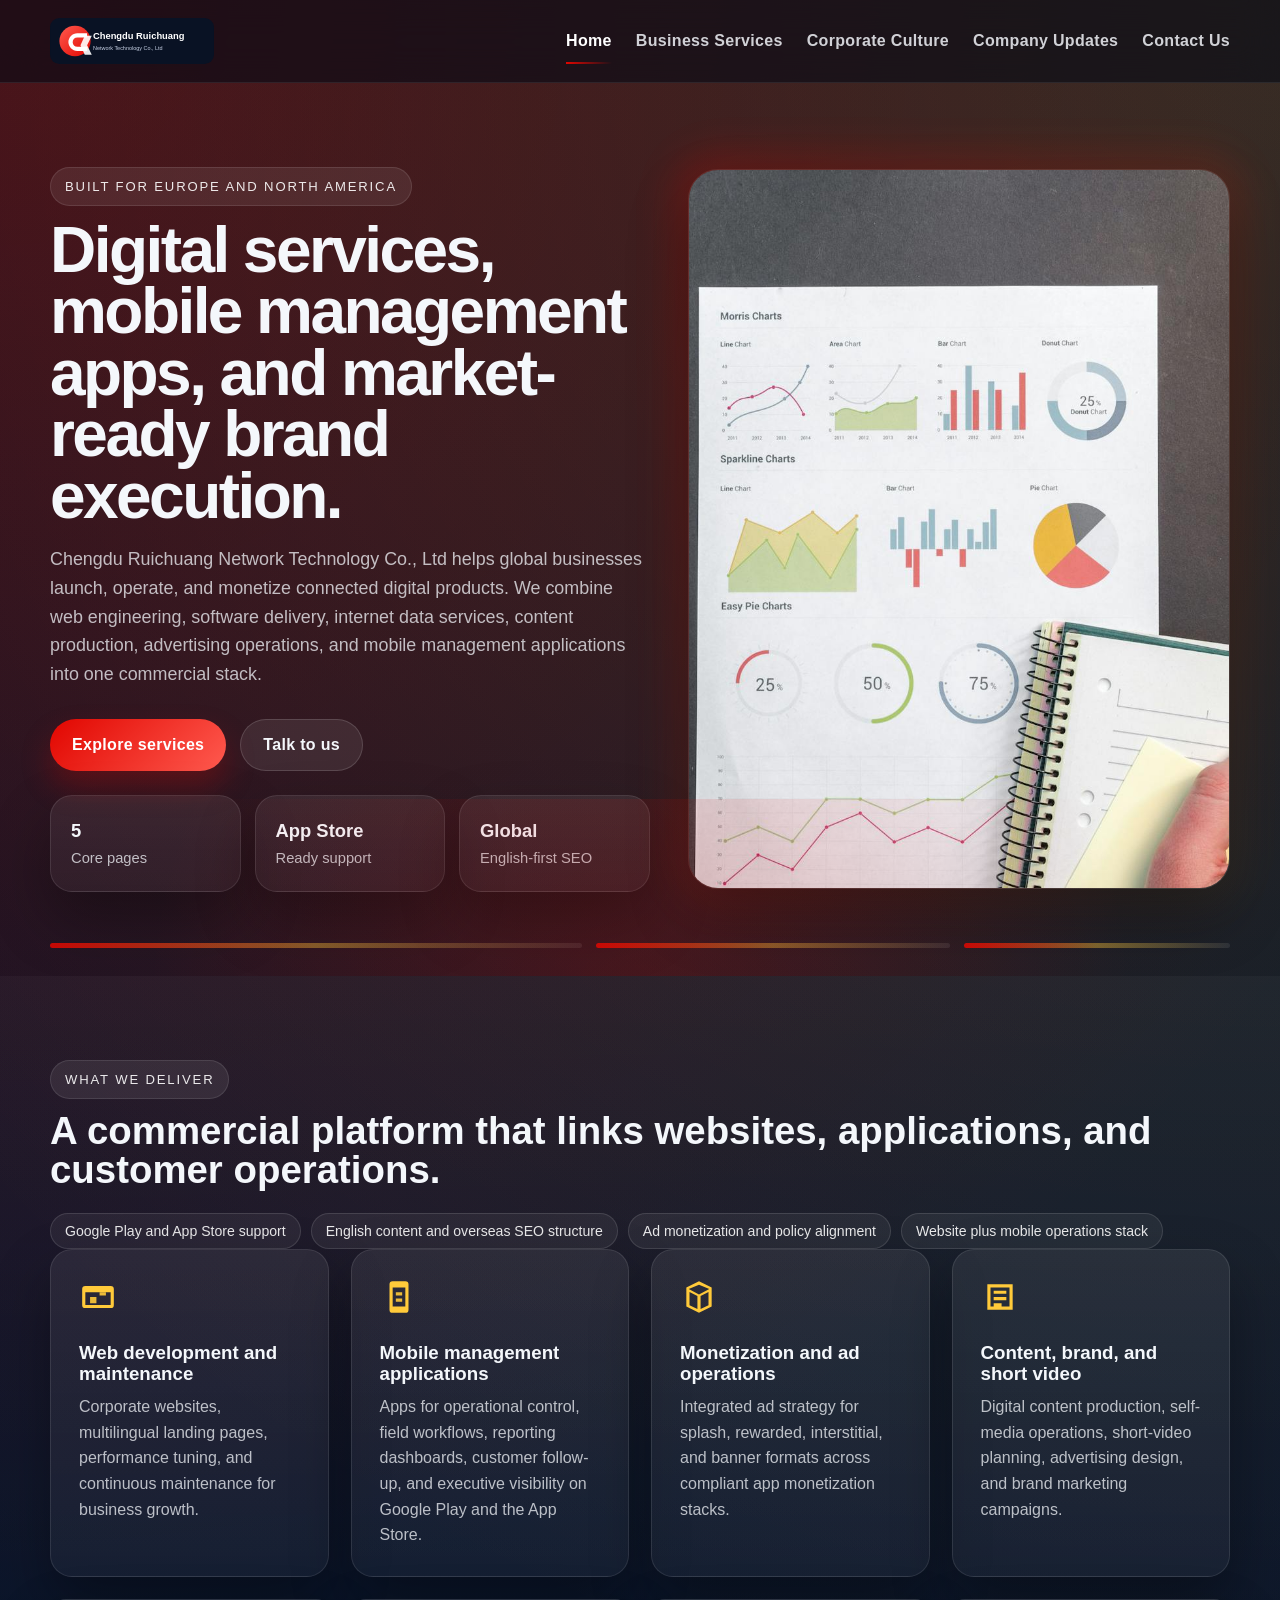
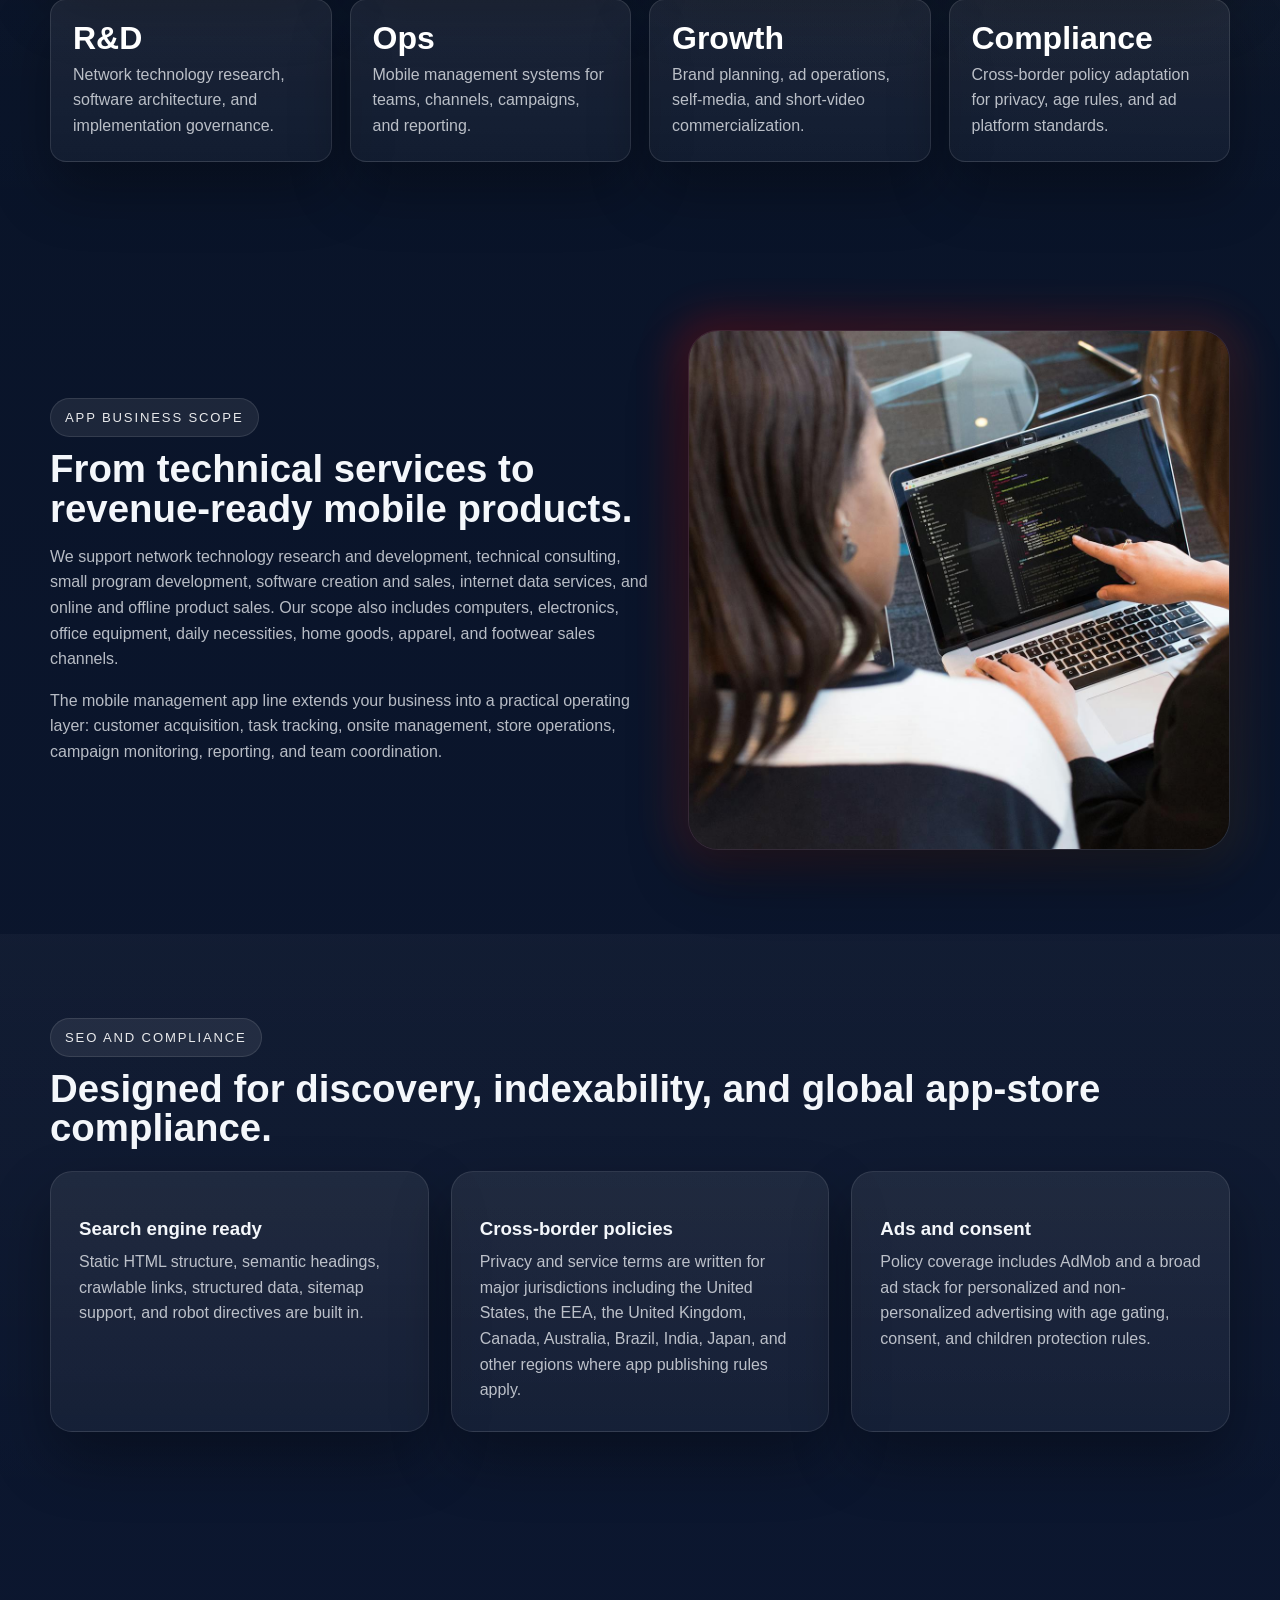
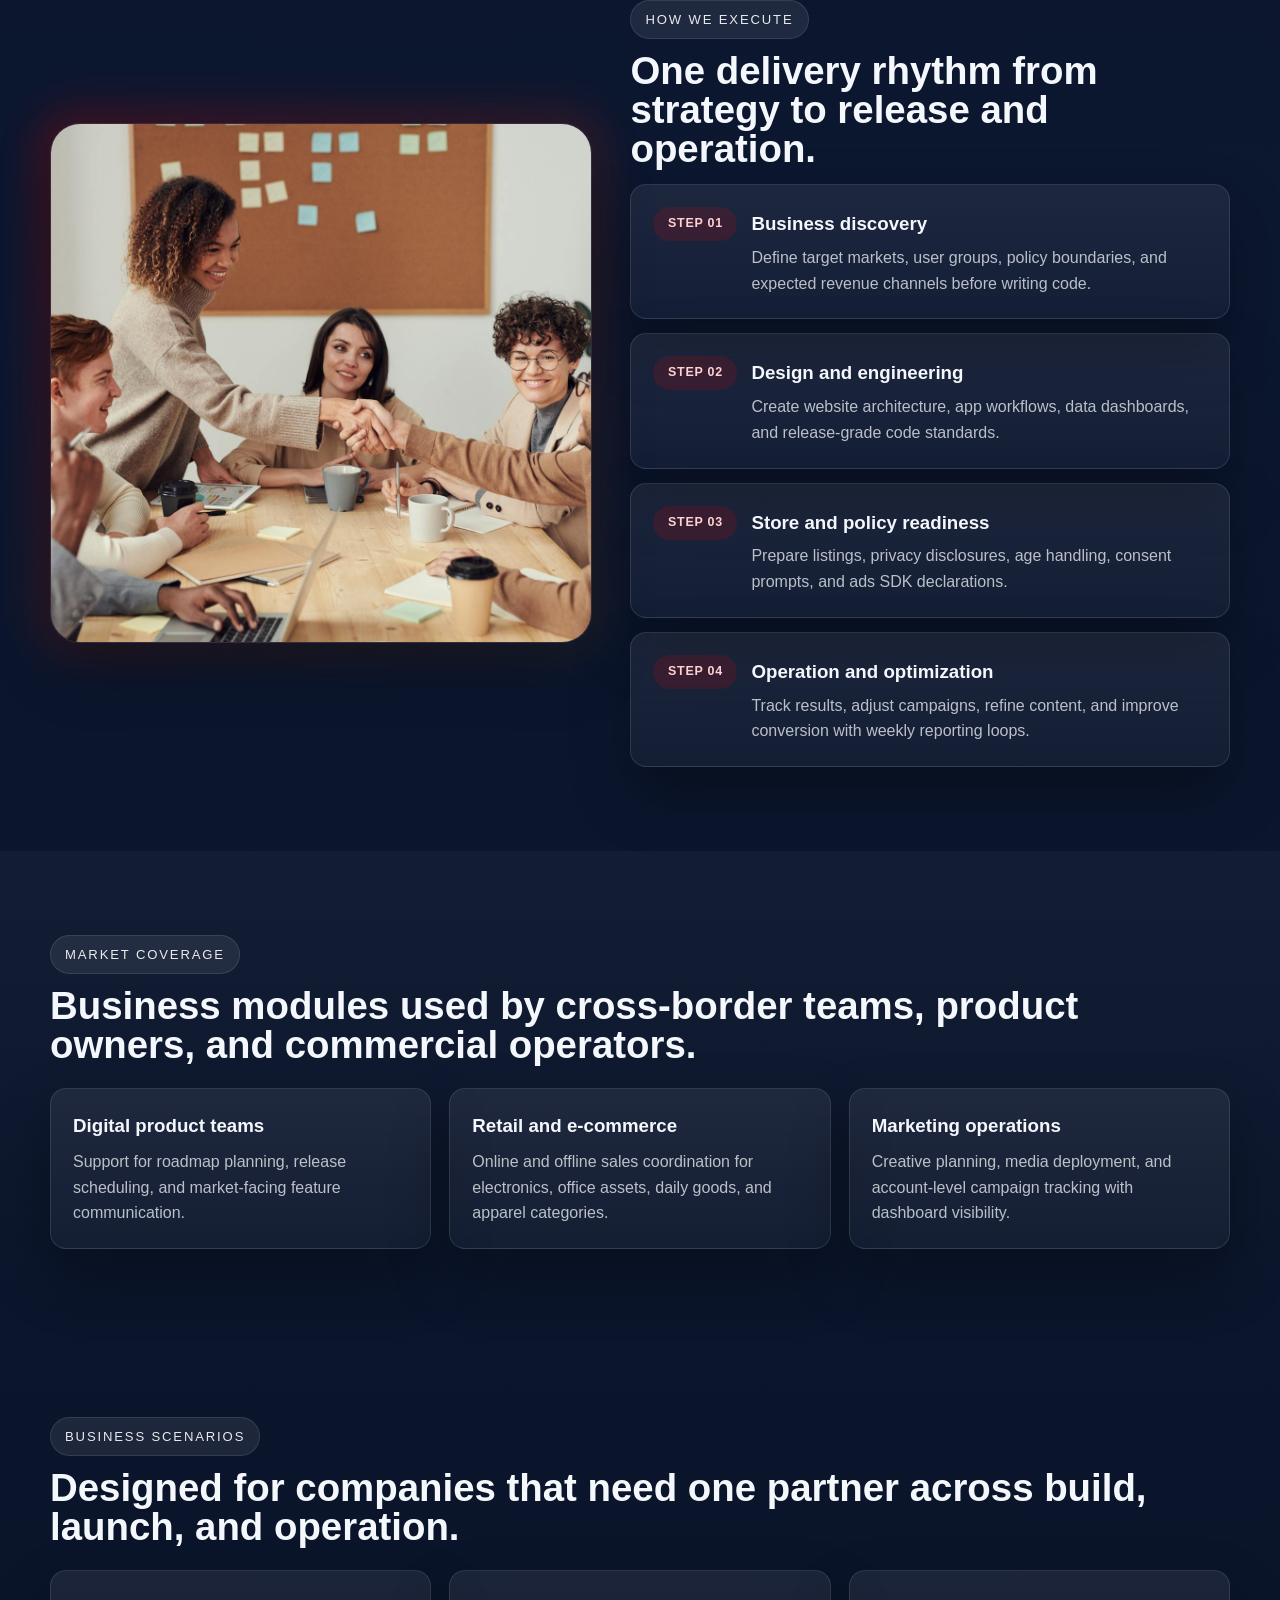
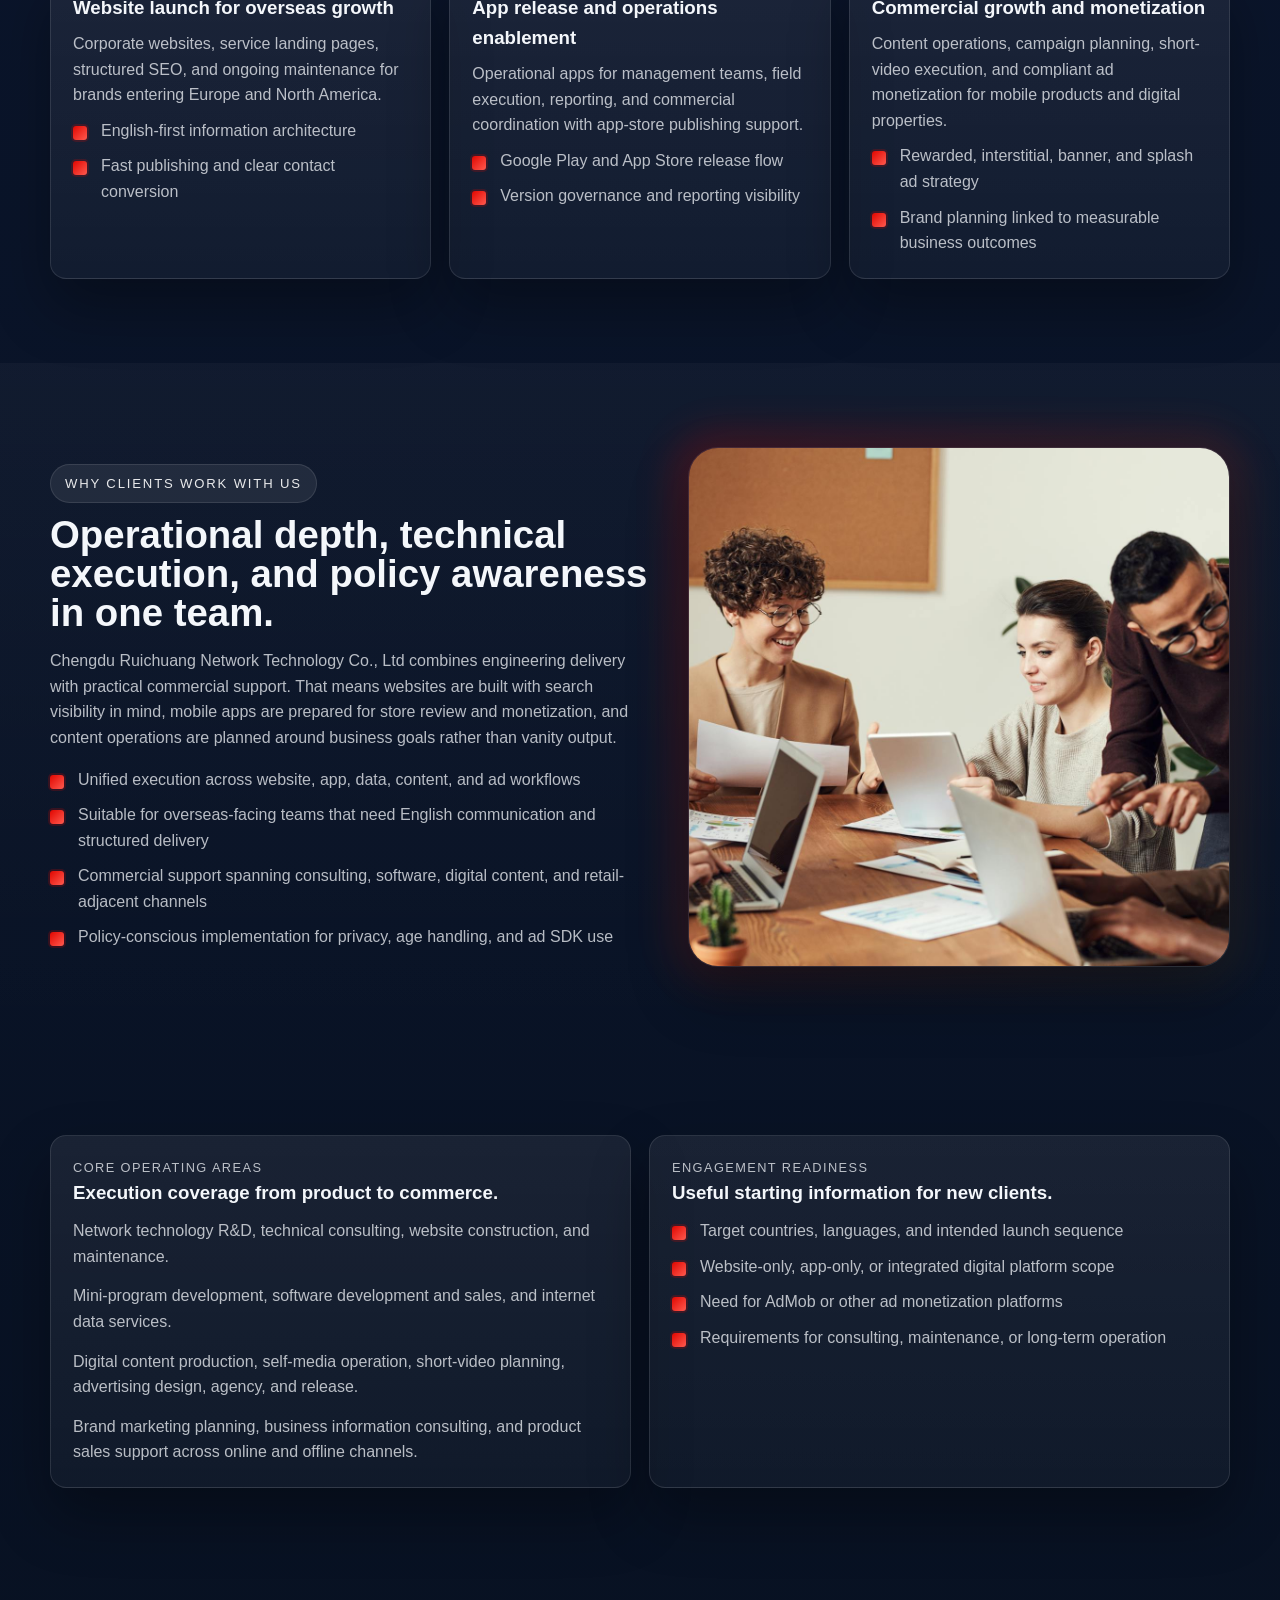
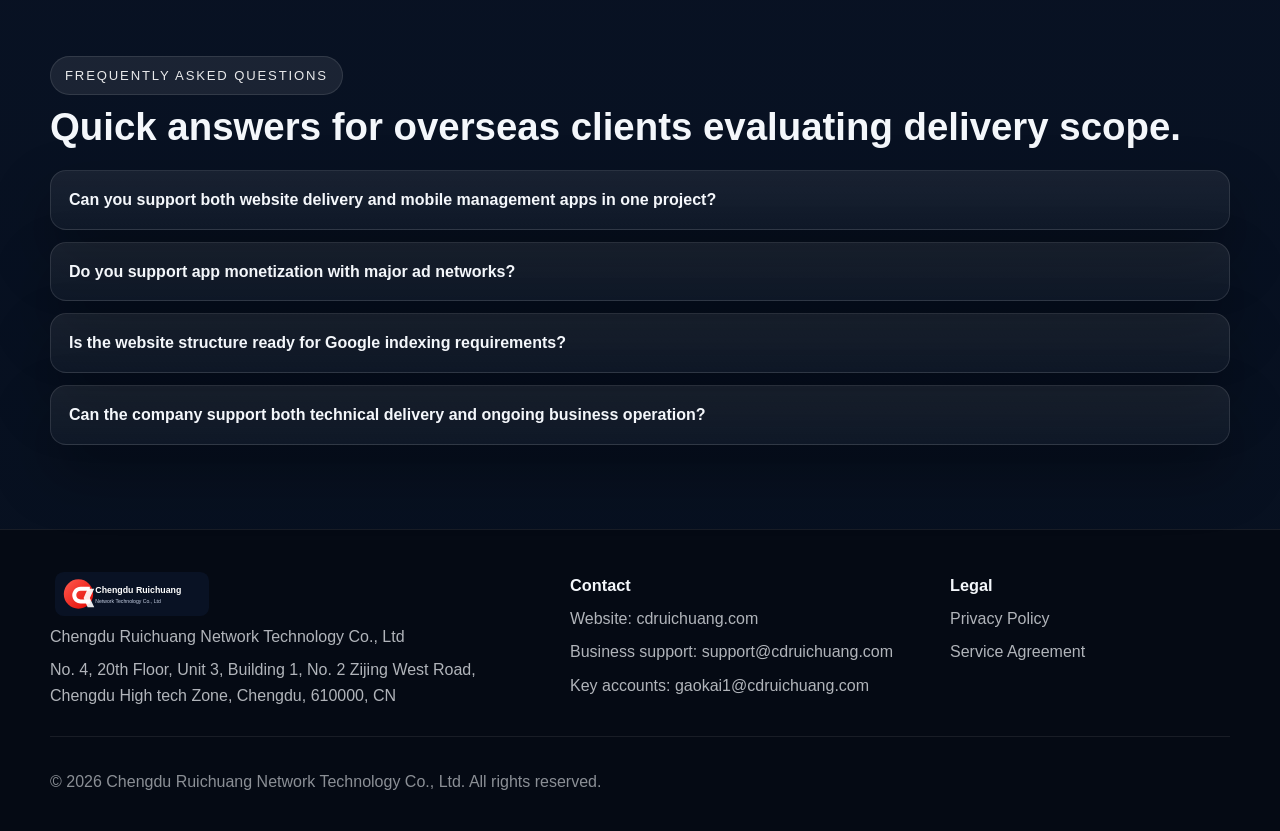
==== index.html @ f28a728c "cdruichuang" ====
<!doctype html>
<html lang="en">
<head>
  <meta charset="utf-8">
  <meta name="viewport" content="width=device-width, initial-scale=1">
  <title>Chengdu Ruichuang Network Technology Co., Ltd | Digital Products, Web, and Mobile Operations</title>
  <meta name="description" content="Chengdu Ruichuang Network Technology Co., Ltd delivers web development, mobile management apps, software, internet data services, content production, advertising, branding, and cross-border commercial support for Europe and North America.">
  <meta name="keywords" content="Chengdu Ruichuang, web development, mobile app management, software development, internet data services, digital content, branding, Google Play, App Store, Europe, North America">
  <meta name="robots" content="index,follow,max-image-preview:large,max-snippet:-1,max-video-preview:-1">
  <meta name="theme-color" content="#0b1733">
  <link rel="canonical" href="https://cdruichuang.com/">
  <link rel="icon" href="images/logo.svg" type="image/svg+xml">
  <link rel="stylesheet" href="css/style.css">
  <script defer src="js/main.js"></script>
  <script type="application/ld+json">
  {
    "@context": "https://schema.org",
    "@type": "Organization",
    "name": "Chengdu Ruichuang Network Technology Co., Ltd",
    "url": "https://cdruichuang.com/",
    "logo": "https://cdruichuang.com/images/logo.svg",
    "email": "support@cdruichuang.com",
    "address": {
      "@type": "PostalAddress",
      "streetAddress": "No. 4, 20th Floor, Unit 3, Building 1, No. 2 Zijing West Road",
      "addressLocality": "Chengdu High tech Zone, Chengdu",
      "postalCode": "610000",
      "addressCountry": "CN"
    },
    "contactPoint": [
      {
        "@type": "ContactPoint",
        "contactType": "business support",
        "email": "support@cdruichuang.com"
      },
      {
        "@type": "ContactPoint",
        "contactType": "key accounts",
        "email": "gaokai1@cdruichuang.com"
      }
    ]
  }
  </script>
</head>
<body>
  <a class="skip-link" href="#main">Skip to content</a>
  <header class="site-header" data-header>
    <div class="container header-inner">
      <a class="brand" href="index.html" aria-label="Chengdu Ruichuang Network Technology Co., Ltd home">
        <img src="images/logo.svg" alt="Chengdu Ruichuang logo" width="164" height="44">
      </a>
      <button class="menu-toggle" type="button" aria-expanded="false" aria-controls="primary-nav">
        <span></span><span></span><span></span>
        <span class="sr-only">Menu</span>
      </button>
      <nav class="site-nav" id="primary-nav" aria-label="Primary navigation">
        <a class="active" href="index.html">Home</a>
        <a href="services.html">Business Services</a>
        <a href="culture.html">Corporate Culture</a>
        <a href="news.html">Company Updates</a>
        <a href="contact.html">Contact Us</a>
      </nav>
    </div>
  </header>

  <main id="main">
    <section class="hero section-shell">
      <div class="container hero-grid">
        <div class="hero-copy reveal">
          <div class="eyebrow">Built for Europe and North America</div>
          <h1>Digital services, mobile management apps, and market-ready brand execution.</h1>
          <p class="lead">Chengdu Ruichuang Network Technology Co., Ltd helps global businesses launch, operate, and monetize connected digital products. We combine web engineering, software delivery, internet data services, content production, advertising operations, and mobile management applications into one commercial stack.</p>
          <div class="hero-actions">
            <a class="btn btn-primary" href="services.html">Explore services</a>
            <a class="btn btn-secondary" href="contact.html">Talk to us</a>
          </div>
          <ul class="stat-row">
            <li><strong>5</strong><span>Core pages</span></li>
            <li><strong>App Store</strong><span>Ready support</span></li>
            <li><strong>Global</strong><span>English-first SEO</span></li>
          </ul>
        </div>
        <div class="hero-visual reveal">
          <img src="images/hero-dashboard.png" alt="Abstract enterprise dashboard and mobile management interface" width="1200" height="900">
        </div>
      </div>
      <div class="hero-bands">
        <span></span><span></span><span></span>
      </div>
    </section>

    <section class="section-shell section-muted">
      <div class="container">
        <div class="section-heading reveal">
          <div class="eyebrow">What we deliver</div>
          <h2>A commercial platform that links websites, applications, and customer operations.</h2>
        </div>
        <div class="pill-row reveal">
          <span class="pill">Google Play and App Store support</span>
          <span class="pill">English content and overseas SEO structure</span>
          <span class="pill">Ad monetization and policy alignment</span>
          <span class="pill">Website plus mobile operations stack</span>
        </div>
        <div class="feature-grid">
          <article class="feature-card reveal">
            <svg class="icon"><use href="images/icons.svg#web"></use></svg>
            <h3>Web development and maintenance</h3>
            <p>Corporate websites, multilingual landing pages, performance tuning, and continuous maintenance for business growth.</p>
          </article>
          <article class="feature-card reveal">
            <svg class="icon"><use href="images/icons.svg#mobile"></use></svg>
            <h3>Mobile management applications</h3>
            <p>Apps for operational control, field workflows, reporting dashboards, customer follow-up, and executive visibility on Google Play and the App Store.</p>
          </article>
          <article class="feature-card reveal">
            <svg class="icon"><use href="images/icons.svg#ads"></use></svg>
            <h3>Monetization and ad operations</h3>
            <p>Integrated ad strategy for splash, rewarded, interstitial, and banner formats across compliant app monetization stacks.</p>
          </article>
          <article class="feature-card reveal">
            <svg class="icon"><use href="images/icons.svg#content"></use></svg>
            <h3>Content, brand, and short video</h3>
            <p>Digital content production, self-media operations, short-video planning, advertising design, and brand marketing campaigns.</p>
          </article>
        </div>
        <div class="kpi-grid reveal" style="margin-top:22px;">
          <article class="kpi-card">
            <strong>R&D</strong>
            <p>Network technology research, software architecture, and implementation governance.</p>
          </article>
          <article class="kpi-card">
            <strong>Ops</strong>
            <p>Mobile management systems for teams, channels, campaigns, and reporting.</p>
          </article>
          <article class="kpi-card">
            <strong>Growth</strong>
            <p>Brand planning, ad operations, self-media, and short-video commercialization.</p>
          </article>
          <article class="kpi-card">
            <strong>Compliance</strong>
            <p>Cross-border policy adaptation for privacy, age rules, and ad platform standards.</p>
          </article>
        </div>
      </div>
    </section>

    <section class="section-shell">
      <div class="container split-layout">
        <div class="split-copy reveal">
          <div class="eyebrow">App business scope</div>
          <h2>From technical services to revenue-ready mobile products.</h2>
          <p>We support network technology research and development, technical consulting, small program development, software creation and sales, internet data services, and online and offline product sales. Our scope also includes computers, electronics, office equipment, daily necessities, home goods, apparel, and footwear sales channels.</p>
          <p>The mobile management app line extends your business into a practical operating layer: customer acquisition, task tracking, onsite management, store operations, campaign monitoring, reporting, and team coordination.</p>
        </div>
        <div class="split-media reveal">
          <img src="images/mobile-app.png" alt="Mobile management app interface for operations and reporting" width="1200" height="900">
        </div>
      </div>
    </section>

    <section class="section-shell section-muted">
      <div class="container">
        <div class="section-heading reveal">
          <div class="eyebrow">SEO and compliance</div>
          <h2>Designed for discovery, indexability, and global app-store compliance.</h2>
        </div>
        <div class="compliance-grid">
          <article class="compliance-card reveal">
            <h3>Search engine ready</h3>
            <p>Static HTML structure, semantic headings, crawlable links, structured data, sitemap support, and robot directives are built in.</p>
          </article>
          <article class="compliance-card reveal">
            <h3>Cross-border policies</h3>
            <p>Privacy and service terms are written for major jurisdictions including the United States, the EEA, the United Kingdom, Canada, Australia, Brazil, India, Japan, and other regions where app publishing rules apply.</p>
          </article>
          <article class="compliance-card reveal">
            <h3>Ads and consent</h3>
            <p>Policy coverage includes AdMob and a broad ad stack for personalized and non-personalized advertising with age gating, consent, and children protection rules.</p>
          </article>
        </div>
      </div>
    </section>

    <section class="section-shell">
      <div class="container split-layout reverse">
        <div class="split-media reveal">
          <img src="images/services-banner.png" alt="Delivery timeline visual with strategy and release phases" width="1200" height="800">
        </div>
        <div class="split-copy reveal">
          <div class="eyebrow">How we execute</div>
          <h2>One delivery rhythm from strategy to release and operation.</h2>
          <div class="timeline" style="margin-top:16px;">
            <article class="timeline-item">
              <span class="stamp">Step 01</span>
              <div>
                <h3>Business discovery</h3>
                <p>Define target markets, user groups, policy boundaries, and expected revenue channels before writing code.</p>
              </div>
            </article>
            <article class="timeline-item">
              <span class="stamp">Step 02</span>
              <div>
                <h3>Design and engineering</h3>
                <p>Create website architecture, app workflows, data dashboards, and release-grade code standards.</p>
              </div>
            </article>
            <article class="timeline-item">
              <span class="stamp">Step 03</span>
              <div>
                <h3>Store and policy readiness</h3>
                <p>Prepare listings, privacy disclosures, age handling, consent prompts, and ads SDK declarations.</p>
              </div>
            </article>
            <article class="timeline-item">
              <span class="stamp">Step 04</span>
              <div>
                <h3>Operation and optimization</h3>
                <p>Track results, adjust campaigns, refine content, and improve conversion with weekly reporting loops.</p>
              </div>
            </article>
          </div>
        </div>
      </div>
    </section>

    <section class="section-shell section-muted">
      <div class="container">
        <div class="section-heading reveal">
          <div class="eyebrow">Market coverage</div>
          <h2>Business modules used by cross-border teams, product owners, and commercial operators.</h2>
        </div>
        <div class="industry-grid">
          <article class="industry-card reveal">
            <h3>Digital product teams</h3>
            <p>Support for roadmap planning, release scheduling, and market-facing feature communication.</p>
          </article>
          <article class="industry-card reveal">
            <h3>Retail and e-commerce</h3>
            <p>Online and offline sales coordination for electronics, office assets, daily goods, and apparel categories.</p>
          </article>
          <article class="industry-card reveal">
            <h3>Marketing operations</h3>
            <p>Creative planning, media deployment, and account-level campaign tracking with dashboard visibility.</p>
          </article>
        </div>
      </div>
    </section>

    <section class="section-shell">
      <div class="container">
        <div class="section-heading reveal">
          <div class="eyebrow">Business scenarios</div>
          <h2>Designed for companies that need one partner across build, launch, and operation.</h2>
        </div>
        <div class="model-grid">
          <article class="model-card reveal">
            <h3>Website launch for overseas growth</h3>
            <p>Corporate websites, service landing pages, structured SEO, and ongoing maintenance for brands entering Europe and North America.</p>
            <ul class="checklist" style="margin-top:10px;">
              <li>English-first information architecture</li>
              <li>Fast publishing and clear contact conversion</li>
            </ul>
          </article>
          <article class="model-card reveal">
            <h3>App release and operations enablement</h3>
            <p>Operational apps for management teams, field execution, reporting, and commercial coordination with app-store publishing support.</p>
            <ul class="checklist" style="margin-top:10px;">
              <li>Google Play and App Store release flow</li>
              <li>Version governance and reporting visibility</li>
            </ul>
          </article>
          <article class="model-card reveal">
            <h3>Commercial growth and monetization</h3>
            <p>Content operations, campaign planning, short-video execution, and compliant ad monetization for mobile products and digital properties.</p>
            <ul class="checklist" style="margin-top:10px;">
              <li>Rewarded, interstitial, banner, and splash ad strategy</li>
              <li>Brand planning linked to measurable business outcomes</li>
            </ul>
          </article>
        </div>
      </div>
    </section>

    <section class="section-shell section-muted">
      <div class="container split-layout">
        <div class="split-copy reveal">
          <div class="eyebrow">Why clients work with us</div>
          <h2>Operational depth, technical execution, and policy awareness in one team.</h2>
          <p>Chengdu Ruichuang Network Technology Co., Ltd combines engineering delivery with practical commercial support. That means websites are built with search visibility in mind, mobile apps are prepared for store review and monetization, and content operations are planned around business goals rather than vanity output.</p>
          <ul class="checklist" style="margin-top:14px;">
            <li>Unified execution across website, app, data, content, and ad workflows</li>
            <li>Suitable for overseas-facing teams that need English communication and structured delivery</li>
            <li>Commercial support spanning consulting, software, digital content, and retail-adjacent channels</li>
            <li>Policy-conscious implementation for privacy, age handling, and ad SDK use</li>
          </ul>
        </div>
        <div class="split-media reveal">
          <img src="images/strategy-grid.png" alt="Cross-functional strategy and operations collaboration visual" width="1200" height="900">
        </div>
      </div>
    </section>

    <section class="section-shell">
      <div class="container mini-grid">
        <article class="mini-card reveal">
          <p class="muted-label">Core operating areas</p>
          <h3>Execution coverage from product to commerce.</h3>
          <div class="contact-stack" style="margin-top:10px;">
            <p>Network technology R&D, technical consulting, website construction, and maintenance.</p>
            <p>Mini-program development, software development and sales, and internet data services.</p>
            <p>Digital content production, self-media operation, short-video planning, advertising design, agency, and release.</p>
            <p>Brand marketing planning, business information consulting, and product sales support across online and offline channels.</p>
          </div>
        </article>
        <article class="mini-card reveal">
          <p class="muted-label">Engagement readiness</p>
          <h3>Useful starting information for new clients.</h3>
          <ul class="checklist" style="margin-top:10px;">
            <li>Target countries, languages, and intended launch sequence</li>
            <li>Website-only, app-only, or integrated digital platform scope</li>
            <li>Need for AdMob or other ad monetization platforms</li>
            <li>Requirements for consulting, maintenance, or long-term operation</li>
          </ul>
        </article>
      </div>
    </section>

    <section class="section-shell">
      <div class="container">
        <div class="section-heading reveal">
          <div class="eyebrow">Frequently asked questions</div>
          <h2>Quick answers for overseas clients evaluating delivery scope.</h2>
        </div>
        <div class="faq-list reveal">
          <details>
            <summary>Can you support both website delivery and mobile management apps in one project?</summary>
            <p>Yes. We deliver integrated web and mobile scopes so your public website, app workflows, content operations, and reporting remain consistent.</p>
          </details>
          <details>
            <summary>Do you support app monetization with major ad networks?</summary>
            <p>Yes. Our policy pages and delivery framework cover AdMob and multiple ad mediation options with consent and age-related controls.</p>
          </details>
          <details>
            <summary>Is the website structure ready for Google indexing requirements?</summary>
            <p>Yes. We apply semantic HTML, crawlable links, canonical tags, robots directives, and sitemap support for indexability.</p>
          </details>
          <details>
            <summary>Can the company support both technical delivery and ongoing business operation?</summary>
            <p>Yes. Our service model spans build, publishing, compliance, content operation, and commercial coordination so clients can keep one execution partner across phases.</p>
          </details>
        </div>
      </div>
    </section>
  </main>

  <footer class="site-footer">
    <div class="container footer-grid">
      <div>
        <img src="images/logo.svg" alt="Chengdu Ruichuang logo" width="164" height="44">
        <p>Chengdu Ruichuang Network Technology Co., Ltd</p>
        <p>No. 4, 20th Floor, Unit 3, Building 1, No. 2 Zijing West Road, Chengdu High tech Zone, Chengdu, 610000, CN</p>
      </div>
      <div>
        <h2>Contact</h2>
        <p>Website: <a href="https://cdruichuang.com/">cdruichuang.com</a></p>
        <p>Business support: <a href="mailto:support@cdruichuang.com">support@cdruichuang.com</a></p>
        <p>Key accounts: <a href="mailto:gaokai1@cdruichuang.com">gaokai1@cdruichuang.com</a></p>
      </div>
      <div>
        <h2>Legal</h2>
        <p><a href="privacy.html">Privacy Policy</a></p>
        <p><a href="terms.html">Service Agreement</a></p>
      </div>
    </div>
    <div class="container footer-note">
      <p>© 2026 Chengdu Ruichuang Network Technology Co., Ltd. All rights reserved.</p>
    </div>
  </footer>
</body>
</html>
---- css/style.css ----
:root {
  --bg: #081225;
  --bg-2: #0d1b38;
  --panel: rgba(13, 27, 56, 0.78);
  --panel-strong: #102347;
  --text: #f4f7fb;
  --muted: rgba(244, 247, 251, 0.74);
  --line: rgba(255, 255, 255, 0.12);
  --accent: #e10600;
  --accent-2: #ff5a4f;
  --gold: #ffca3a;
  --shadow: 0 28px 60px rgba(0, 0, 0, 0.32);
  --radius-xl: 30px;
  --radius-lg: 22px;
  --radius-md: 16px;
  --container: 1180px;
}

* { box-sizing: border-box; }
html { scroll-behavior: smooth; }
body {
  margin: 0;
  font-family: Arial, Helvetica, sans-serif;
  background:
    radial-gradient(circle at top left, rgba(225, 6, 0, 0.28), transparent 22%),
    radial-gradient(circle at top right, rgba(255, 202, 58, 0.16), transparent 24%),
    linear-gradient(180deg, #071122 0%, #0c1730 48%, #07101f 100%);
  color: var(--text);
  line-height: 1.6;
}

img { max-width: 100%; display: block; }
a { color: inherit; text-decoration: none; }
a:hover { color: var(--gold); }

.container {
  width: min(100% - 32px, var(--container));
  margin: 0 auto;
}

.skip-link {
  position: absolute;
  left: -9999px;
  top: 16px;
  background: var(--accent);
  color: white;
  padding: 10px 16px;
  border-radius: 999px;
  z-index: 9999;
}
.skip-link:focus { left: 16px; }
.sr-only {
  position: absolute;
  width: 1px;
  height: 1px;
  padding: 0;
  margin: -1px;
  overflow: hidden;
  clip: rect(0, 0, 0, 0);
  white-space: nowrap;
  border: 0;
}

.site-header {
  position: sticky;
  top: 0;
  z-index: 1000;
  backdrop-filter: blur(18px);
  background: rgba(5, 10, 22, 0.58);
  border-bottom: 1px solid rgba(255, 255, 255, 0.08);
}
.site-header.is-scrolled { box-shadow: 0 18px 40px rgba(0, 0, 0, 0.24); }
.header-inner {
  min-height: 82px;
  display: flex;
  align-items: center;
  justify-content: space-between;
  gap: 20px;
}
.brand img { width: 164px; height: auto; }
.site-nav {
  display: flex;
  gap: 24px;
  align-items: center;
  font-weight: 700;
  letter-spacing: 0.02em;
}
.site-nav a {
  position: relative;
  padding: 10px 0;
  color: rgba(244, 247, 251, 0.84);
}
.site-nav a::after {
  content: "";
  position: absolute;
  left: 0;
  bottom: 0;
  width: 100%;
  height: 2px;
  background: linear-gradient(90deg, var(--accent), transparent);
  transform: scaleX(0);
  transform-origin: left;
  transition: transform 0.25s ease;
}
.site-nav a:hover::after,
.site-nav a.active::after { transform: scaleX(1); }
.site-nav a.active { color: white; }

.menu-toggle {
  display: none;
  width: 48px;
  height: 48px;
  border: 1px solid rgba(255,255,255,0.14);
  border-radius: 14px;
  background: rgba(255,255,255,0.04);
  color: white;
  align-items: center;
  justify-content: center;
  gap: 5px;
  flex-direction: column;
  cursor: pointer;
}
.menu-toggle span:not(.sr-only) {
  display: block;
  width: 18px;
  height: 2px;
  background: white;
  border-radius: 999px;
}

.section-shell { position: relative; padding: 84px 0; }
.section-muted::before {
  content: "";
  position: absolute;
  inset: 0;
  background: linear-gradient(180deg, rgba(255,255,255,0.03), rgba(255,255,255,0));
  pointer-events: none;
}
.hero, .page-hero { overflow: clip; }
.hero::after, .page-hero::after {
  content: "";
  position: absolute;
  inset: auto -10% -25% -10%;
  height: 400px;
  background: radial-gradient(circle, rgba(225, 6, 0, 0.18), transparent 62%);
  pointer-events: none;
}
.hero-bands {
  position: absolute;
  left: 50%;
  bottom: 28px;
  width: min(100% - 32px, var(--container));
  transform: translateX(-50%);
  display: grid;
  grid-template-columns: 1.2fr 0.8fr 0.6fr;
  gap: 14px;
  pointer-events: none;
}
.hero-bands span {
  height: 5px;
  border-radius: 999px;
  background: linear-gradient(90deg, rgba(225,6,0,0.85), rgba(255,202,58,0.4), rgba(255,255,255,0.08));
  animation: pulseLine 3.6s ease-in-out infinite;
}
.hero-bands span:nth-child(2) { animation-delay: 0.3s; }
.hero-bands span:nth-child(3) { animation-delay: 0.6s; }
.hero-grid, .page-hero-grid, .split-layout {
  display: grid;
  grid-template-columns: 1.05fr 0.95fr;
  gap: 38px;
  align-items: center;
}
.split-layout.reverse { grid-template-columns: 0.95fr 1.05fr; }
.hero-copy h1, .page-hero h1, .policy-content h1 {
  margin: 14px 0 18px;
  font-size: clamp(2.6rem, 5vw, 5.5rem);
  line-height: 0.96;
  letter-spacing: -0.04em;
}
.lead {
  font-size: 1.12rem;
  color: var(--muted);
  max-width: 62ch;
}
.eyebrow {
  display: inline-flex;
  align-items: center;
  gap: 10px;
  padding: 8px 14px;
  border-radius: 999px;
  background: rgba(255,255,255,0.08);
  color: rgba(255,255,255,0.9);
  border: 1px solid rgba(255,255,255,0.1);
  font-size: 0.82rem;
  text-transform: uppercase;
  letter-spacing: 0.14em;
}
.hero-actions { display: flex; gap: 14px; margin: 30px 0 24px; flex-wrap: wrap; }
.btn {
  display: inline-flex;
  align-items: center;
  justify-content: center;
  min-height: 52px;
  padding: 0 22px;
  border-radius: 999px;
  font-weight: 800;
  letter-spacing: 0.02em;
  transition: transform 0.25s ease, box-shadow 0.25s ease, background 0.25s ease;
}
.btn:hover { transform: translateY(-2px); }
.btn-primary {
  background: linear-gradient(135deg, var(--accent), var(--accent-2));
  color: white;
  box-shadow: 0 16px 30px rgba(225, 6, 0, 0.26);
}
.btn-secondary {
  background: rgba(255,255,255,0.08);
  border: 1px solid rgba(255,255,255,0.14);
}
.stat-row {
  list-style: none;
  padding: 0;
  margin: 0;
  display: grid;
  grid-template-columns: repeat(3, minmax(0, 1fr));
  gap: 14px;
}
.stat-row li,
.feature-card,
.compliance-card,
.service-item,
.app-card,
.value-card,
.news-card,
.contact-card {
  background: linear-gradient(180deg, rgba(255,255,255,0.07), rgba(255,255,255,0.04));
  border: 1px solid rgba(255,255,255,0.1);
  border-radius: var(--radius-lg);
  box-shadow: var(--shadow);
}
.stat-row li { padding: 20px; }
.stat-row strong { display: block; font-size: 1.15rem; }
.stat-row span { color: var(--muted); font-size: 0.92rem; }

.hero-visual img,
.split-media img,
.page-hero img {
  width: 100%;
  display: block;
  border-radius: var(--radius-xl);
  border: 1px solid rgba(255,255,255,0.08);
  box-shadow: var(--shadow);
  object-fit: cover;
  object-position: center;
}
.hero-visual img {
  aspect-ratio: 4 / 3;
  min-height: 520px;
  max-height: 720px;
}
.page-hero img {
  aspect-ratio: 16 / 10;
  min-height: 380px;
  max-height: 560px;
}
.split-media img {
  aspect-ratio: 16 / 10;
  min-height: 360px;
  max-height: 520px;
}
.hero-visual, .split-media { position: relative; }
.hero-visual::before, .split-media::before {
  content: "";
  position: absolute;
  inset: -18px;
  border-radius: calc(var(--radius-xl) + 18px);
  background: linear-gradient(135deg, rgba(225, 6, 0, 0.28), rgba(255, 202, 58, 0.08));
  filter: blur(18px);
  z-index: -1;
  opacity: 0.8;
}

.feature-grid, .compliance-grid, .app-grid, .news-grid, .contact-grid, .value-grid {
  display: grid;
  gap: 22px;
}
.feature-grid { grid-template-columns: repeat(4, minmax(0, 1fr)); }
.compliance-grid { grid-template-columns: repeat(3, minmax(0, 1fr)); }
.app-grid { grid-template-columns: repeat(4, minmax(0, 1fr)); }
.news-grid { grid-template-columns: repeat(3, minmax(0, 1fr)); }
.contact-grid { grid-template-columns: repeat(2, minmax(0, 1fr)); }
.value-grid { grid-template-columns: repeat(2, minmax(0, 1fr)); }

.feature-card, .compliance-card, .app-card, .news-card, .contact-card, .value-card {
  padding: 28px;
}
.feature-card h3, .compliance-card h3, .app-card h3, .news-card h2, .contact-card h2, .value-card h2 {
  margin: 18px 0 10px;
  line-height: 1.14;
}
.feature-card p, .compliance-card p, .app-card p, .news-card p, .contact-card p, .value-card p {
  color: var(--muted);
  margin: 0;
}
.news-meta {
  display: inline-flex;
  margin: 0 0 10px;
  padding: 6px 12px;
  border-radius: 999px;
  background: rgba(225, 6, 0, 0.15);
  color: #ffd2cf;
  font-size: 0.76rem;
  text-transform: uppercase;
  letter-spacing: 0.12em;
}
.value-card span {
  display: inline-flex;
  align-items: center;
  justify-content: center;
  width: 48px;
  height: 48px;
  border-radius: 14px;
  background: rgba(225, 6, 0, 0.18);
  color: #ffd2cf;
  font-weight: 800;
}
.feature-card .icon, .service-item .icon {
  width: 38px;
  height: 38px;
  color: var(--gold);
}

.service-stack { display: grid; gap: 18px; }
.service-item {
  display: grid;
  grid-template-columns: 44px 1fr;
  gap: 18px;
  padding: 24px;
  align-items: start;
}
.service-item h2 { margin: 0 0 6px; }
.service-item p { margin: 0; color: var(--muted); }

.section-heading { margin-bottom: 24px; }
.section-heading h2, .split-copy h2 { font-size: clamp(1.9rem, 3vw, 3rem); line-height: 1.02; margin: 12px 0 0; }
.split-copy p { color: var(--muted); }

.pill-row {
  display: flex;
  flex-wrap: wrap;
  gap: 10px;
  margin-top: 20px;
}
.pill {
  display: inline-flex;
  align-items: center;
  min-height: 36px;
  padding: 0 14px;
  border-radius: 999px;
  border: 1px solid rgba(255,255,255,0.12);
  background: rgba(255,255,255,0.06);
  color: rgba(255,255,255,0.9);
  font-size: 0.88rem;
}

.kpi-grid,
.model-grid,
.industry-grid,
.update-list,
.mini-grid,
.compliance-mini-grid {
  display: grid;
  gap: 18px;
}
.kpi-grid { grid-template-columns: repeat(4, minmax(0, 1fr)); }
.model-grid { grid-template-columns: repeat(3, minmax(0, 1fr)); }
.industry-grid, .update-list { grid-template-columns: repeat(3, minmax(0, 1fr)); }
.mini-grid { grid-template-columns: repeat(2, minmax(0, 1fr)); }
.compliance-mini-grid { grid-template-columns: repeat(3, minmax(0, 1fr)); }

.kpi-card,
.model-card,
.industry-card,
.update-item,
.mini-card,
.callout-panel,
.faq-list details,
.timeline-item {
  background: linear-gradient(180deg, rgba(255,255,255,0.07), rgba(255,255,255,0.035));
  border: 1px solid rgba(255,255,255,0.11);
  border-radius: var(--radius-md);
  box-shadow: var(--shadow);
}

.kpi-card,
.model-card,
.industry-card,
.update-item,
.mini-card,
.callout-panel,
.timeline-item { padding: 22px; }

.kpi-card strong {
  display: block;
  font-size: 2rem;
  line-height: 1;
  margin-bottom: 8px;
  color: #fff;
}
.kpi-card p,
.model-card p,
.industry-card p,
.update-item p,
.mini-card p,
.callout-panel p { margin: 0; color: var(--muted); }

.model-card h3,
.industry-card h3,
.update-item h3,
.mini-card h3,
.callout-panel h3 { margin: 0 0 8px; }

.timeline {
  display: grid;
  gap: 14px;
}
.timeline-item {
  display: grid;
  grid-template-columns: 84px 1fr;
  gap: 14px;
  align-items: start;
}
.timeline-item .stamp {
  display: inline-flex;
  align-items: center;
  justify-content: center;
  min-height: 34px;
  border-radius: 999px;
  background: rgba(225, 6, 0, 0.15);
  color: #ffd2cf;
  font-size: 0.78rem;
  letter-spacing: 0.06em;
  font-weight: 700;
  text-transform: uppercase;
  padding: 0 10px;
}
.timeline-item h3 { margin: 2px 0 6px; }
.timeline-item p { margin: 0; color: var(--muted); }

.checklist {
  list-style: none;
  margin: 0;
  padding: 0;
  display: grid;
  gap: 10px;
}
.checklist li {
  position: relative;
  padding-left: 28px;
  color: var(--muted);
}
.checklist li::before {
  content: "";
  position: absolute;
  left: 0;
  top: 8px;
  width: 14px;
  height: 14px;
  border-radius: 3px;
  background: linear-gradient(135deg, var(--accent), var(--accent-2));
  box-shadow: 0 0 0 2px rgba(225, 6, 0, 0.2);
}

.faq-list {
  display: grid;
  gap: 12px;
}
.faq-list details {
  padding: 16px 18px;
}
.faq-list summary {
  cursor: pointer;
  font-weight: 700;
  list-style: none;
}
.faq-list summary::-webkit-details-marker { display: none; }
.faq-list p {
  margin: 10px 0 0;
  color: var(--muted);
}

.policy-anchorlist,
.policy-summary {
  background: rgba(255,255,255,0.04);
  border: 1px solid rgba(255,255,255,0.12);
  border-radius: 16px;
  padding: 18px;
  margin: 18px 0;
}
.policy-anchorlist ul,
.policy-summary ul {
  margin: 0;
  padding-left: 20px;
  display: grid;
  gap: 8px;
}
.policy-summary li,
.policy-anchorlist li { color: var(--muted); }

.policy-table-wrap {
  overflow-x: auto;
  border-radius: 14px;
  border: 1px solid rgba(255,255,255,0.12);
  margin: 18px 0;
}
.policy-table {
  width: 100%;
  border-collapse: collapse;
  min-width: 720px;
}
.policy-table th,
.policy-table td {
  padding: 12px 14px;
  text-align: left;
  border-bottom: 1px solid rgba(255,255,255,0.08);
  vertical-align: top;
}
.policy-table th {
  background: rgba(255,255,255,0.06);
  color: #fff;
  font-size: 0.9rem;
}
.policy-table td {
  color: var(--muted);
  font-size: 0.92rem;
}

.contact-stack {
  display: grid;
  gap: 14px;
}
.contact-inline {
  display: flex;
  flex-wrap: wrap;
  gap: 10px;
  color: var(--muted);
}

.muted-label {
  margin: 0;
  color: rgba(255,255,255,0.54);
  font-size: 0.8rem;
  letter-spacing: 0.11em;
  text-transform: uppercase;
}

.policy-shell { padding-top: 72px; }
.policy-content {
  max-width: 920px;
  margin: 0 auto;
  background: linear-gradient(180deg, rgba(255,255,255,0.06), rgba(255,255,255,0.03));
  border: 1px solid rgba(255,255,255,0.1);
  border-radius: 28px;
  padding: 36px;
  box-shadow: var(--shadow);
}
.policy-content h2 { margin-top: 28px; margin-bottom: 10px; }
.policy-content p, .policy-content li { color: rgba(244,247,251,0.78); }
.policy-content a { text-decoration: underline; text-underline-offset: 3px; }

.site-footer {
  padding: 42px 0 20px;
  border-top: 1px solid rgba(255,255,255,0.08);
  background: rgba(4, 8, 16, 0.75);
}
.footer-grid {
  display: grid;
  grid-template-columns: 1.4fr 1fr 0.8fr;
  gap: 30px;
  align-items: start;
}
.footer-grid h2 { margin: 0 0 8px; font-size: 1.02rem; }
.footer-grid p { color: rgba(244,247,251,0.72); margin: 8px 0; }
.footer-note {
  margin-top: 20px;
  padding-top: 16px;
  border-top: 1px solid rgba(255,255,255,0.08);
  color: rgba(244,247,251,0.56);
}

.reveal {
  opacity: 0;
  transform: translateY(22px);
  transition: opacity 0.8s ease, transform 0.8s ease;
}
.reveal.is-visible { opacity: 1; transform: translateY(0); }

@keyframes floatSlow {
  0%, 100% { transform: translateY(0); }
  50% { transform: translateY(-10px); }
}
.hero-visual, .split-media { animation: floatSlow 6s ease-in-out infinite; }
@keyframes pulseLine {
  0%, 100% { opacity: 0.55; transform: scaleX(0.92); }
  50% { opacity: 1; transform: scaleX(1.03); }
}

@media (max-width: 1100px) {
  .feature-grid, .app-grid { grid-template-columns: repeat(2, minmax(0, 1fr)); }
  .compliance-grid, .news-grid, .footer-grid { grid-template-columns: 1fr 1fr; }
  .hero-grid, .page-hero-grid, .split-layout { grid-template-columns: 1fr; }
  .kpi-grid, .model-grid, .industry-grid, .update-list, .compliance-mini-grid { grid-template-columns: 1fr 1fr; }
}

@media (max-width: 760px) {
  .section-shell { padding: 64px 0; }
  .header-inner { min-height: 72px; }
  .menu-toggle { display: inline-flex; }
  .site-nav {
    position: absolute;
    inset: 100% 16px auto 16px;
    display: none;
    flex-direction: column;
    align-items: stretch;
    gap: 0;
    padding: 12px;
    border-radius: 20px;
    background: rgba(9, 18, 36, 0.98);
    border: 1px solid rgba(255,255,255,0.08);
    box-shadow: var(--shadow);
  }
  .site-nav.is-open { display: flex; }
  .site-nav a { padding: 12px 8px; }
  .hero-copy h1, .page-hero h1, .policy-content h1 { font-size: clamp(2.1rem, 10vw, 3.4rem); }
  .stat-row, .feature-grid, .compliance-grid, .app-grid, .news-grid, .contact-grid, .value-grid, .footer-grid,
  .kpi-grid, .model-grid, .industry-grid, .update-list, .mini-grid, .compliance-mini-grid {
    grid-template-columns: 1fr;
  }
  .policy-content { padding: 24px; }
  .service-item,
  .timeline-item { grid-template-columns: 1fr; }
  .hero-visual img,
  .page-hero img,
  .split-media img {
    min-height: 280px;
    max-height: 360px;
  }
}

@media (prefers-reduced-motion: reduce) {
  html { scroll-behavior: auto; }
  *, *::before, *::after {
    animation: none !important;
    transition: none !important;
  }
  .reveal { opacity: 1; transform: none; }
}
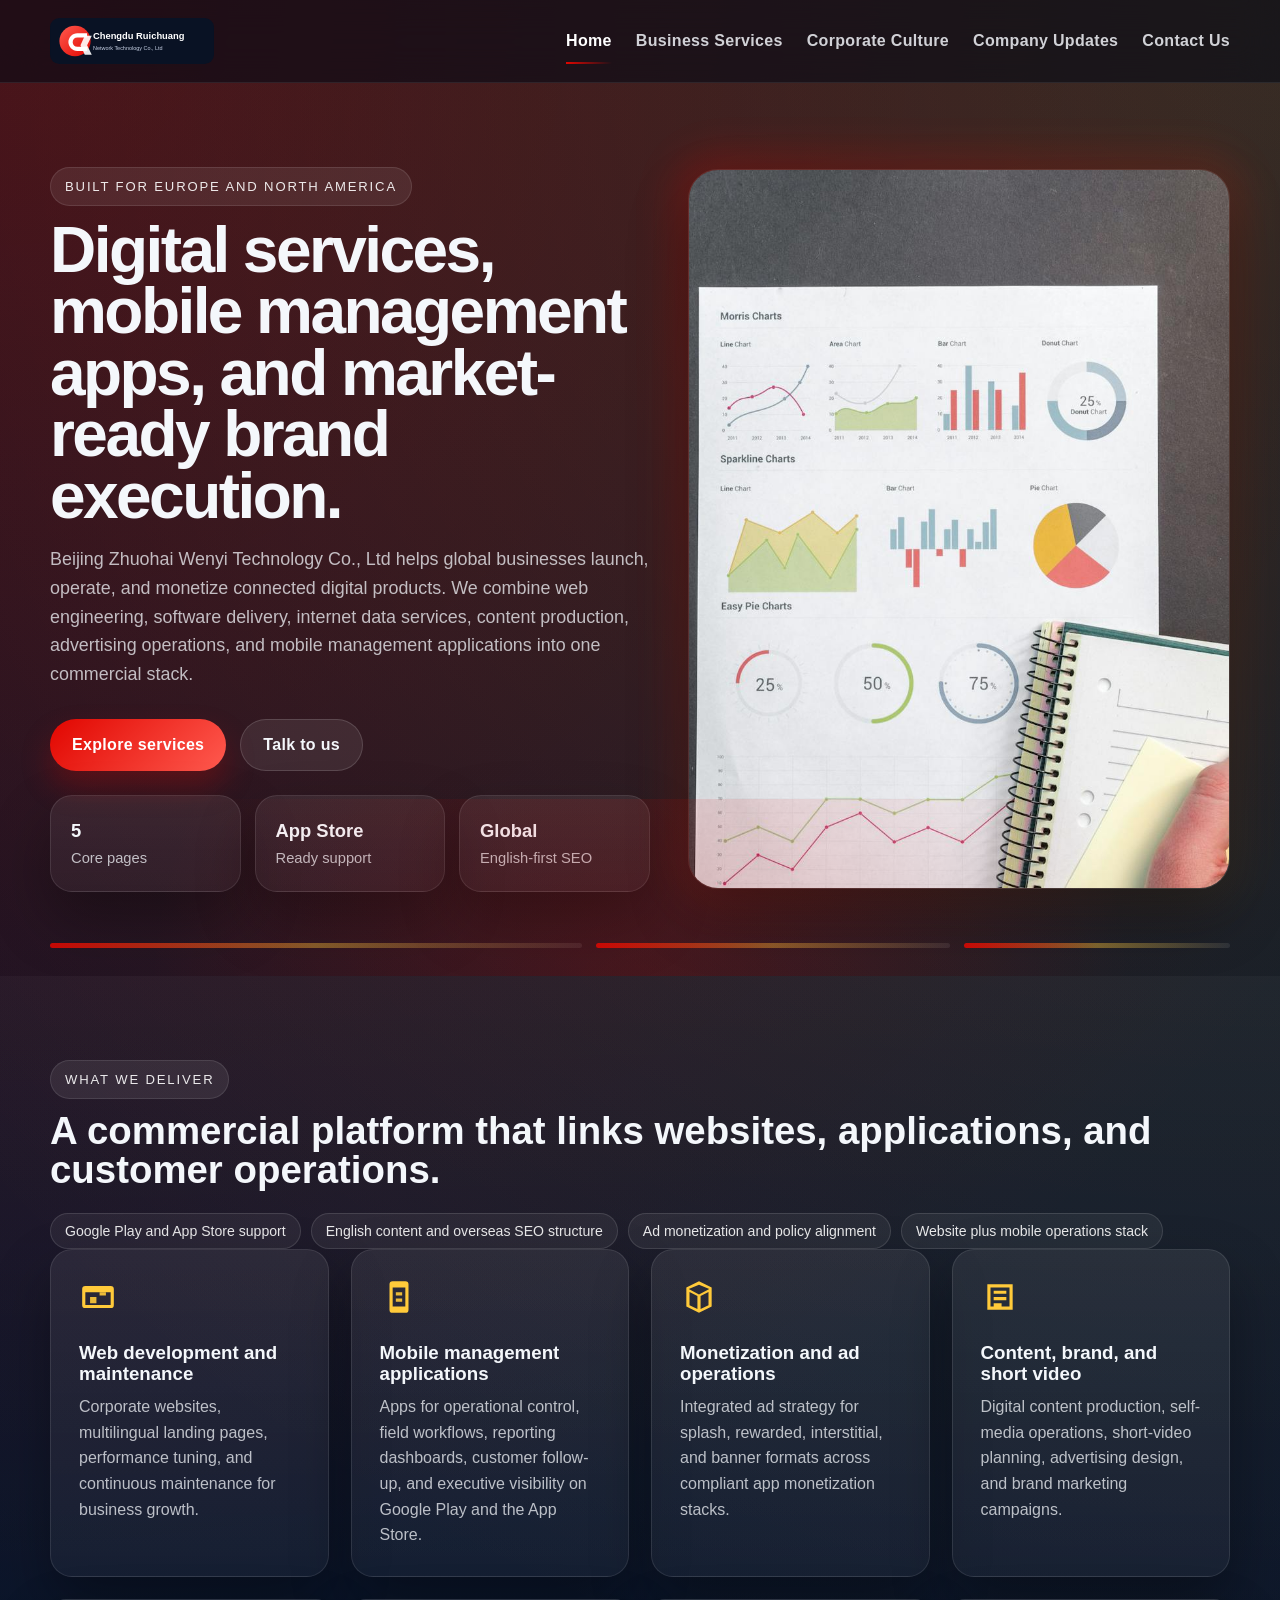
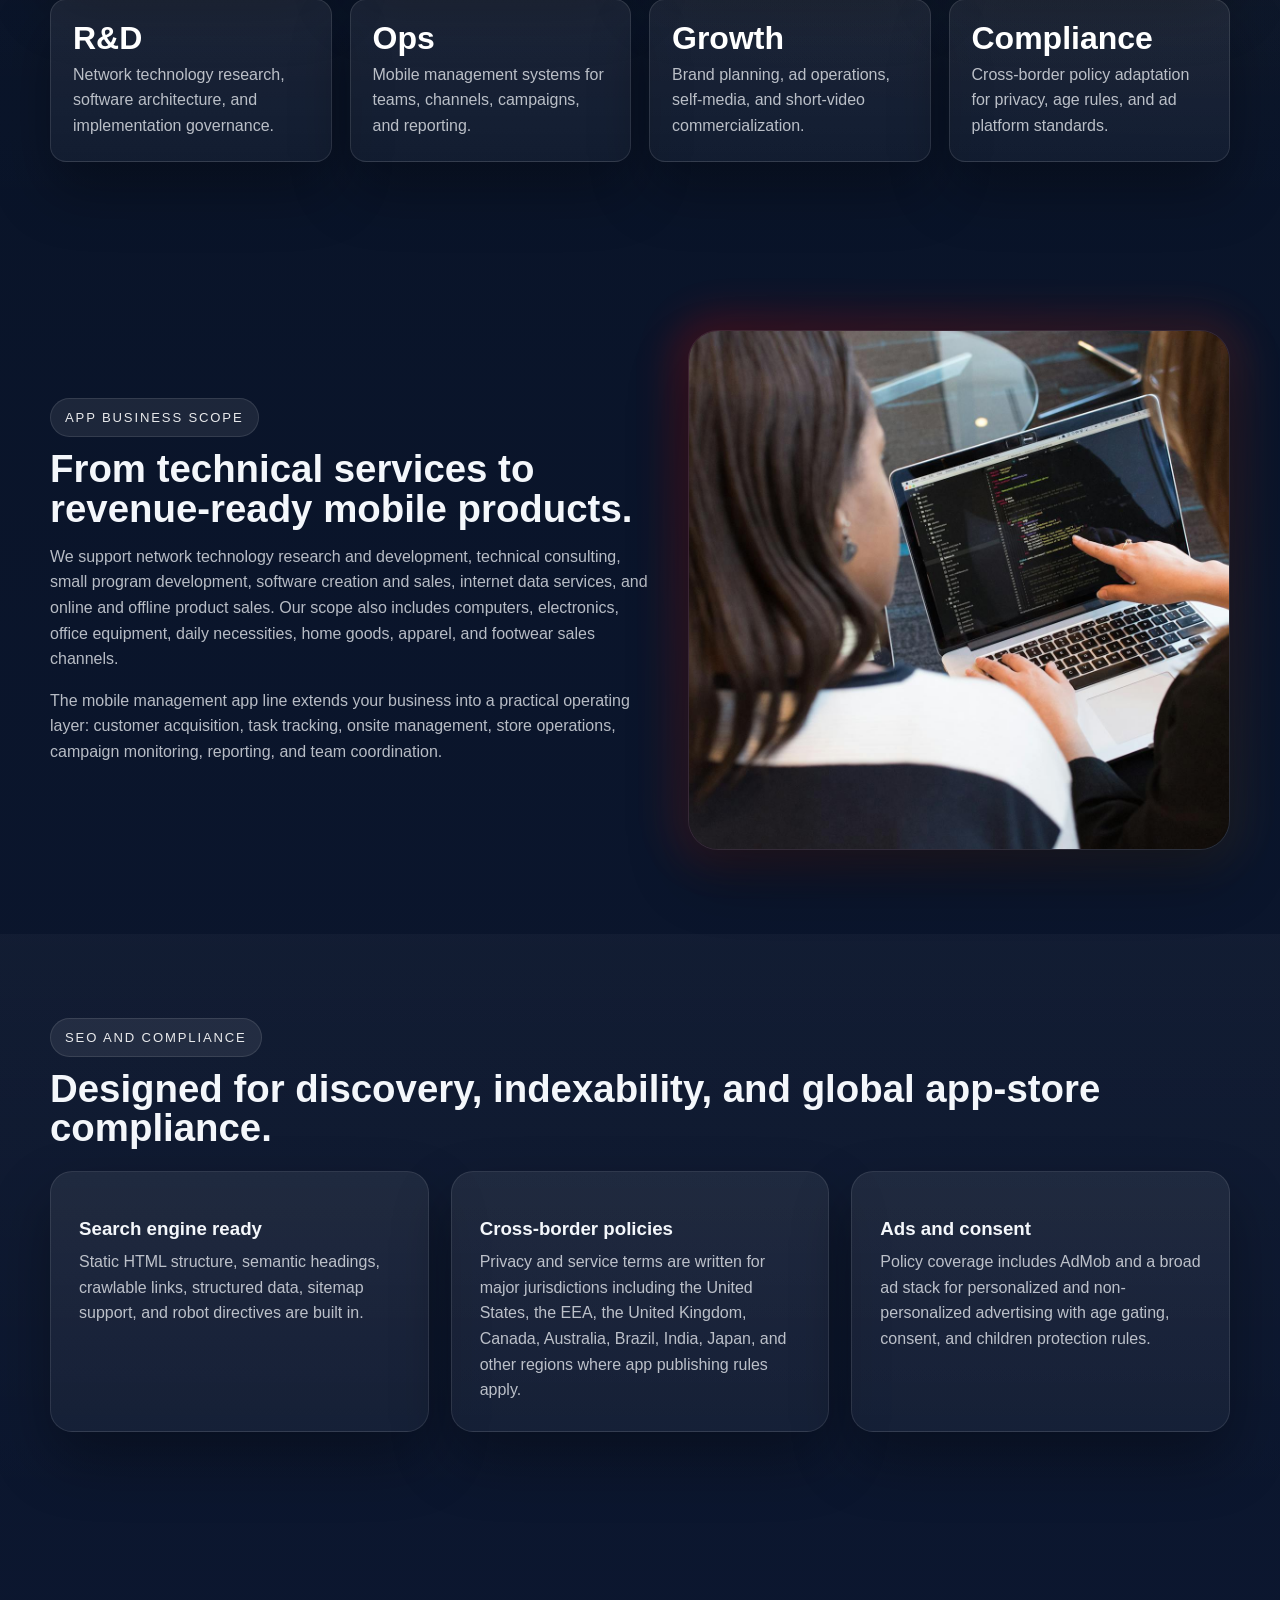
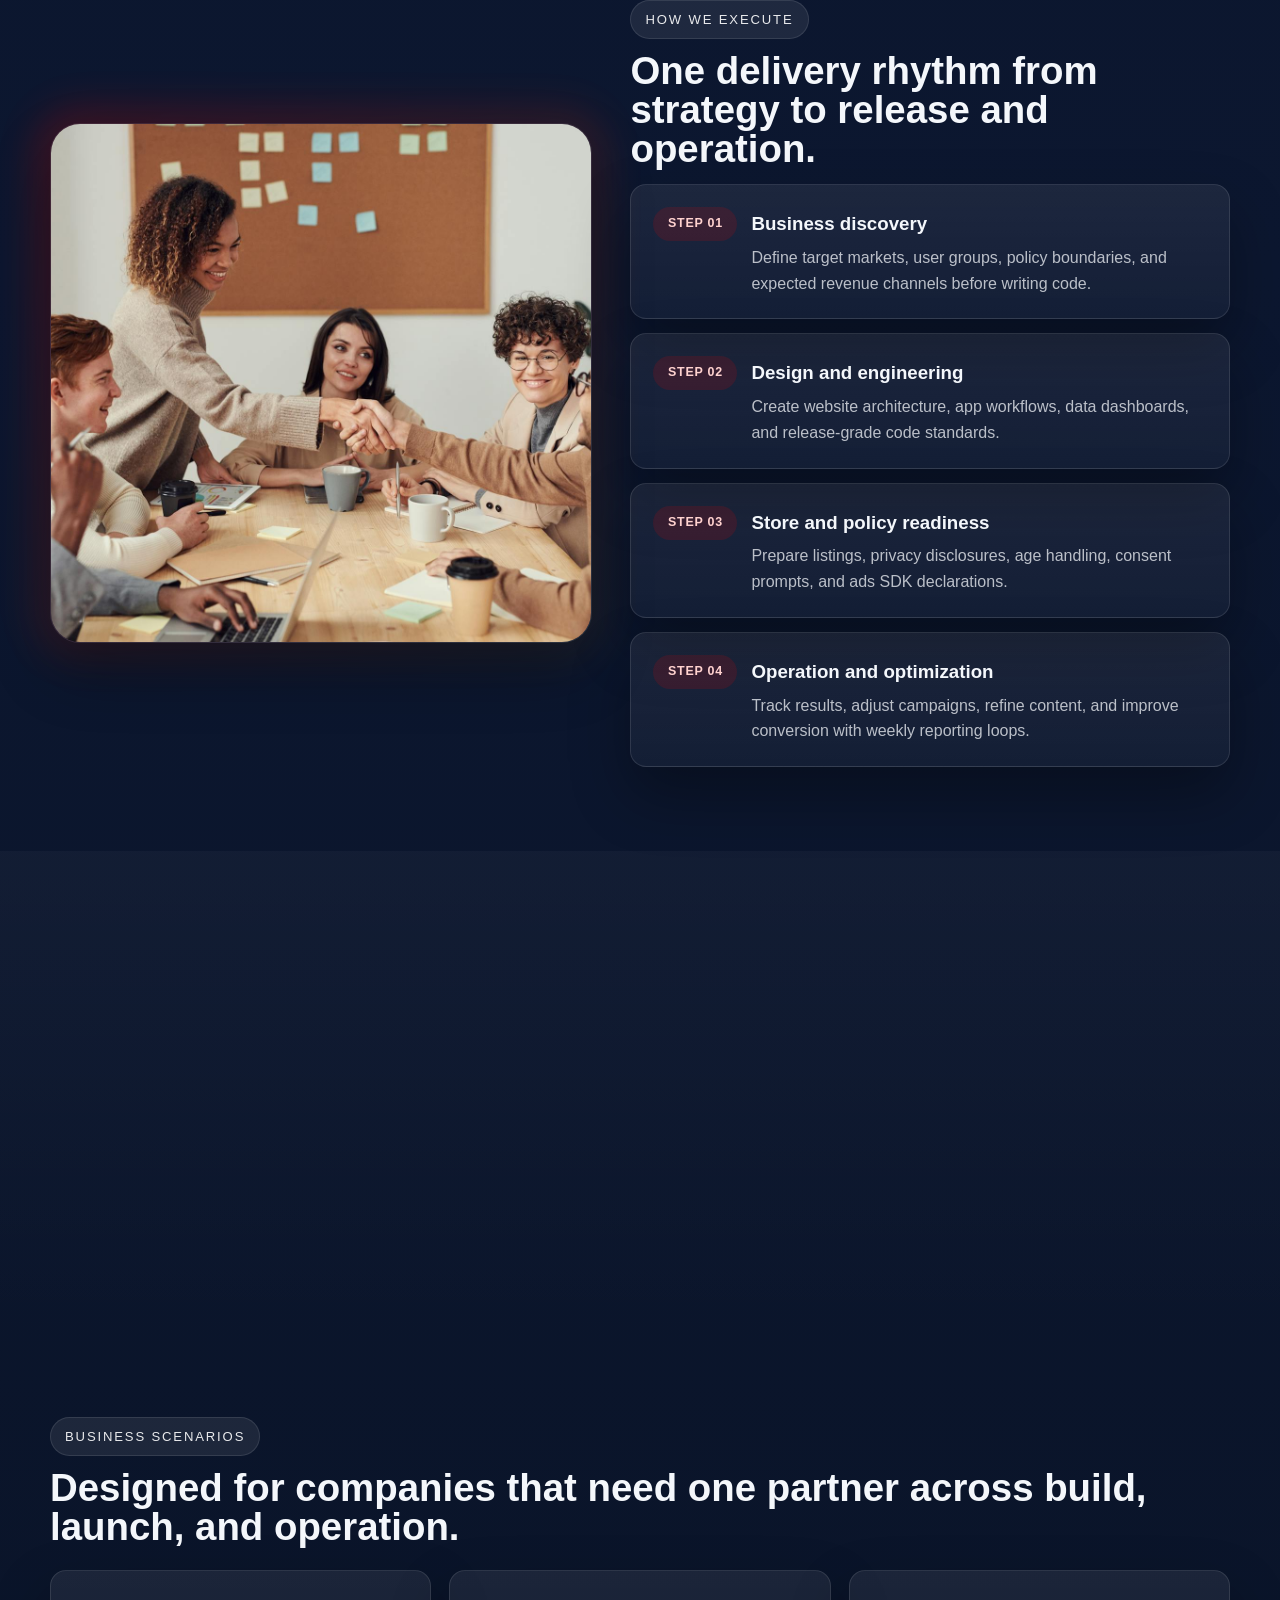
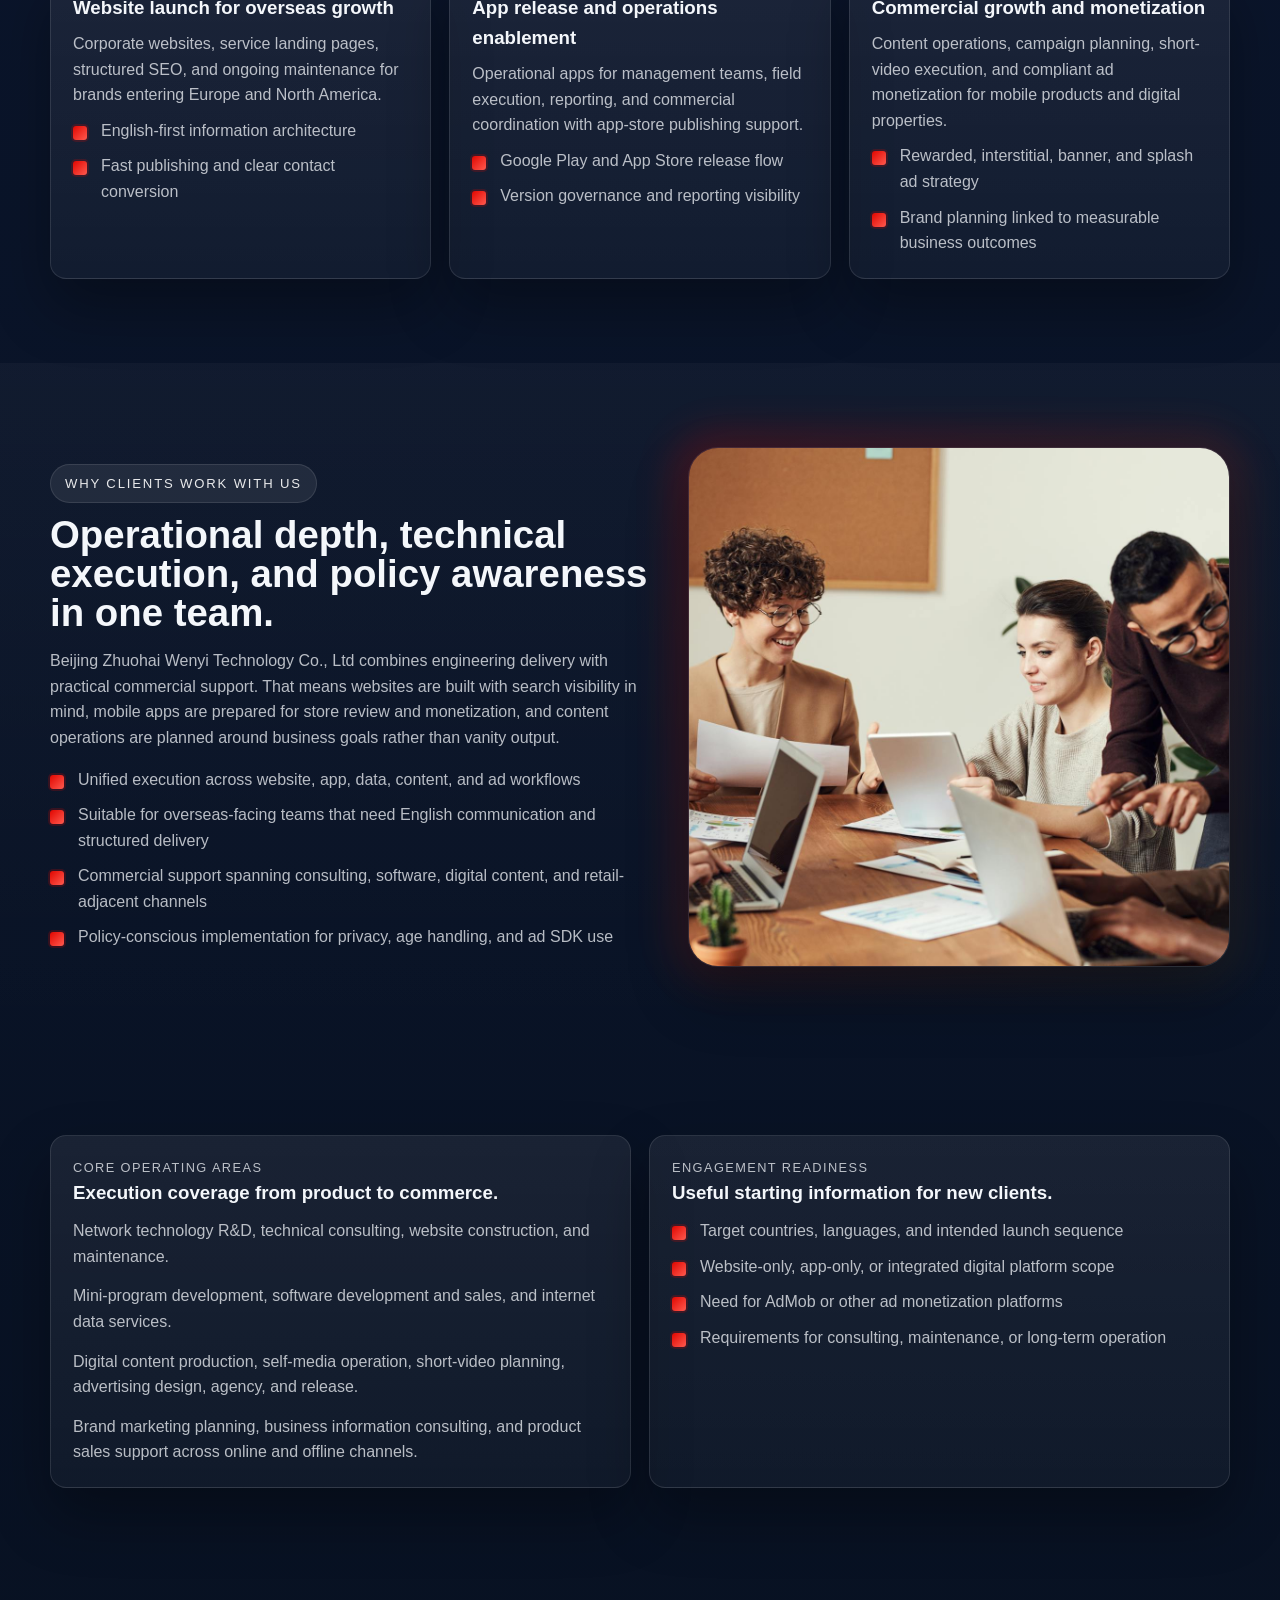
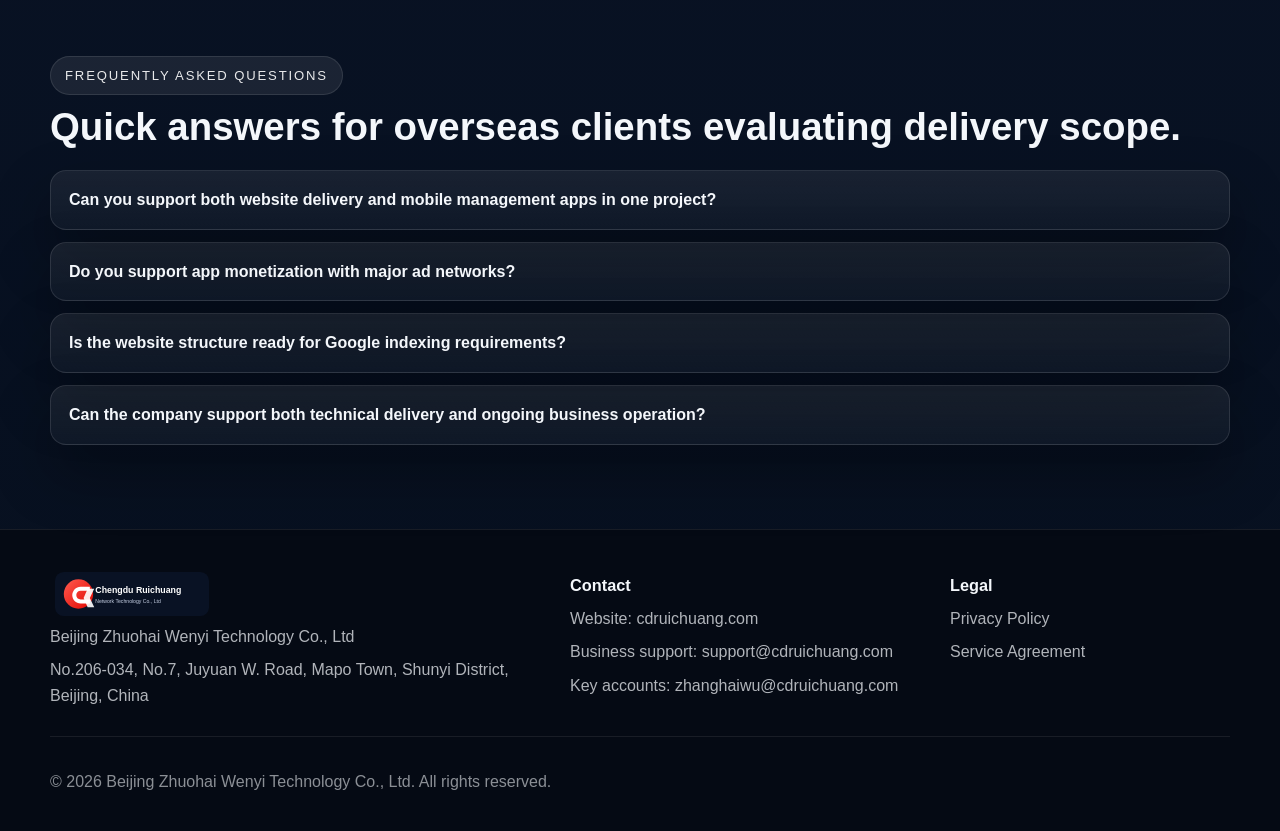
==== commit a5133686: "cdruichuang" ====
--- a/index.html
+++ b/index.html
@@ -3,9 +3,9 @@
 <head>
   <meta charset="utf-8">
   <meta name="viewport" content="width=device-width, initial-scale=1">
-  <title>Chengdu Ruichuang Network Technology Co., Ltd | Digital Products, Web, and Mobile Operations</title>
-  <meta name="description" content="Chengdu Ruichuang Network Technology Co., Ltd delivers web development, mobile management apps, software, internet data services, content production, advertising, branding, and cross-border commercial support for Europe and North America.">
-  <meta name="keywords" content="Chengdu Ruichuang, web development, mobile app management, software development, internet data services, digital content, branding, Google Play, App Store, Europe, North America">
+  <title>Beijing Zhuohai Wenyi Technology Co., Ltd | Digital Products, Web, and Mobile Operations</title>
+  <meta name="description" content="Beijing Zhuohai Wenyi Technology Co., Ltd delivers web development, mobile management apps, software, internet data services, content production, advertising, branding, and cross-border commercial support for Europe and North America.">
+  <meta name="keywords" content="Beijing Zhuohai Wenyi, web development, mobile app management, software development, internet data services, digital content, branding, Google Play, App Store, Europe, North America">
   <meta name="robots" content="index,follow,max-image-preview:large,max-snippet:-1,max-video-preview:-1">
   <meta name="theme-color" content="#0b1733">
   <link rel="canonical" href="https://cdruichuang.com/">
@@ -16,15 +16,14 @@
   {
     "@context": "https://schema.org",
     "@type": "Organization",
-    "name": "Chengdu Ruichuang Network Technology Co., Ltd",
+    "name": "Beijing Zhuohai Wenyi Technology Co., Ltd",
     "url": "https://cdruichuang.com/",
     "logo": "https://cdruichuang.com/images/logo.svg",
     "email": "support@cdruichuang.com",
     "address": {
       "@type": "PostalAddress",
-      "streetAddress": "No. 4, 20th Floor, Unit 3, Building 1, No. 2 Zijing West Road",
-      "addressLocality": "Chengdu High tech Zone, Chengdu",
-      "postalCode": "610000",
+      "streetAddress": "No.206-034, No.7, Juyuan W. Road",
+      "addressLocality": "Mapo Town, Shunyi District, Beijing",
       "addressCountry": "CN"
     },
     "contactPoint": [
@@ -36,7 +35,7 @@
       {
         "@type": "ContactPoint",
         "contactType": "key accounts",
-        "email": "gaokai1@cdruichuang.com"
+        "email": "zhanghaiwu@cdruichuang.com"
       }
     ]
   }
@@ -46,8 +45,8 @@
   <a class="skip-link" href="#main">Skip to content</a>
   <header class="site-header" data-header>
     <div class="container header-inner">
-      <a class="brand" href="index.html" aria-label="Chengdu Ruichuang Network Technology Co., Ltd home">
-        <img src="images/logo.svg" alt="Chengdu Ruichuang logo" width="164" height="44">
+      <a class="brand" href="index.html" aria-label="Beijing Zhuohai Wenyi Technology Co., Ltd home">
+        <img src="images/logo.svg" alt="Beijing Zhuohai Wenyi logo" width="164" height="44">
       </a>
       <button class="menu-toggle" type="button" aria-expanded="false" aria-controls="primary-nav">
         <span></span><span></span><span></span>
@@ -69,7 +68,7 @@
         <div class="hero-copy reveal">
           <div class="eyebrow">Built for Europe and North America</div>
           <h1>Digital services, mobile management apps, and market-ready brand execution.</h1>
-          <p class="lead">Chengdu Ruichuang Network Technology Co., Ltd helps global businesses launch, operate, and monetize connected digital products. We combine web engineering, software delivery, internet data services, content production, advertising operations, and mobile management applications into one commercial stack.</p>
+          <p class="lead">Beijing Zhuohai Wenyi Technology Co., Ltd helps global businesses launch, operate, and monetize connected digital products. We combine web engineering, software delivery, internet data services, content production, advertising operations, and mobile management applications into one commercial stack.</p>
           <div class="hero-actions">
             <a class="btn btn-primary" href="services.html">Explore services</a>
             <a class="btn btn-secondary" href="contact.html">Talk to us</a>
@@ -286,7 +285,7 @@
         <div class="split-copy reveal">
           <div class="eyebrow">Why clients work with us</div>
           <h2>Operational depth, technical execution, and policy awareness in one team.</h2>
-          <p>Chengdu Ruichuang Network Technology Co., Ltd combines engineering delivery with practical commercial support. That means websites are built with search visibility in mind, mobile apps are prepared for store review and monetization, and content operations are planned around business goals rather than vanity output.</p>
+          <p>Beijing Zhuohai Wenyi Technology Co., Ltd combines engineering delivery with practical commercial support. That means websites are built with search visibility in mind, mobile apps are prepared for store review and monetization, and content operations are planned around business goals rather than vanity output.</p>
           <ul class="checklist" style="margin-top:14px;">
             <li>Unified execution across website, app, data, content, and ad workflows</li>
             <li>Suitable for overseas-facing teams that need English communication and structured delivery</li>
@@ -356,15 +355,15 @@
   <footer class="site-footer">
     <div class="container footer-grid">
       <div>
-        <img src="images/logo.svg" alt="Chengdu Ruichuang logo" width="164" height="44">
-        <p>Chengdu Ruichuang Network Technology Co., Ltd</p>
-        <p>No. 4, 20th Floor, Unit 3, Building 1, No. 2 Zijing West Road, Chengdu High tech Zone, Chengdu, 610000, CN</p>
+        <img src="images/logo.svg" alt="Beijing Zhuohai Wenyi logo" width="164" height="44">
+        <p>Beijing Zhuohai Wenyi Technology Co., Ltd</p>
+        <p>No.206-034, No.7, Juyuan W. Road, Mapo Town, Shunyi District, Beijing, China</p>
       </div>
       <div>
         <h2>Contact</h2>
         <p>Website: <a href="https://cdruichuang.com/">cdruichuang.com</a></p>
         <p>Business support: <a href="mailto:support@cdruichuang.com">support@cdruichuang.com</a></p>
-        <p>Key accounts: <a href="mailto:gaokai1@cdruichuang.com">gaokai1@cdruichuang.com</a></p>
+        <p>Key accounts: <a href="mailto:zhanghaiwu@cdruichuang.com">zhanghaiwu@cdruichuang.com</a></p>
       </div>
       <div>
         <h2>Legal</h2>
@@ -373,7 +372,7 @@
       </div>
     </div>
     <div class="container footer-note">
-      <p>© 2026 Chengdu Ruichuang Network Technology Co., Ltd. All rights reserved.</p>
+      <p>© 2026 Beijing Zhuohai Wenyi Technology Co., Ltd. All rights reserved.</p>
     </div>
   </footer>
 </body>
